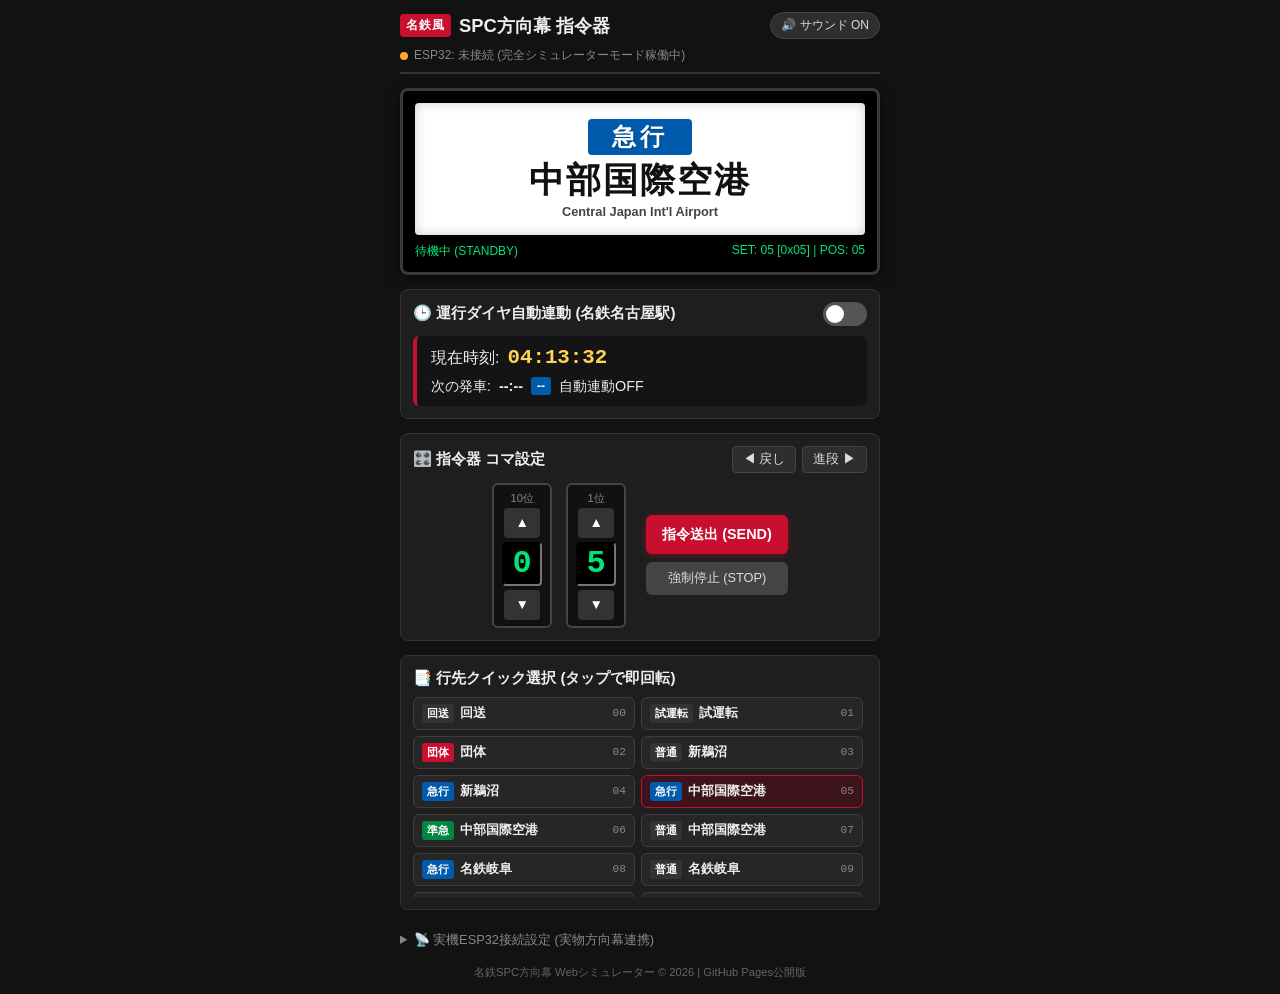
==== index.html @ 6cea1766 "feat: deploy rich mock rollsign simulator for GitHub Pages and remove dummy jig" ====
<!DOCTYPE html>
<html lang="ja">
<head>
    <meta charset="UTF-8">
    <meta name="viewport" content="width=device-width, initial-scale=1.0, maximum-scale=1.0, user-scalable=no">
    <title>名鉄SPC方向幕 Web指令器＆シミュレーター</title>
    <meta name="description" content="名鉄6500系等に搭載されている小糸工業製SPC方向幕のWeb指令器＆リアルタイム幕回しシミュレーター。実機ESP32制御＆スタンドアロン完全対応。">
    <meta name="theme-color" content="#C8102E">
    <link rel="stylesheet" href="style.css">
</head>
<body>
    <div class="app-container">
        <!-- ヘッダー -->
        <header class="app-header">
            <div class="header-top">
                <div class="header-brand">
                    <span class="badge-meitetsu">名鉄風</span>
                    <h1>SPC方向幕 指令器</h1>
                </div>
                <button class="btn-sound" id="soundToggleBtn">🔊 サウンド ON</button>
            </div>
            <div class="connection-status" id="connectionStatus">
                <span class="status-dot disconnected"></span>
                <span class="status-text">ESP32: 未接続 (完全シミュレーターモード稼働中)</span>
            </div>
        </header>

        <!-- メイン画面: 方向幕プレビュー -->
        <section class="rollsign-display-card">
            <div class="rollsign-frame">
                <div class="rollsign-curtain" id="rollsignCurtain">
                    <div class="sign-type" id="signType">急行</div>
                    <div class="sign-dest" id="signDest">中部国際空港</div>
                    <div class="sign-dest-en" id="signDestEn">Central Japan Int'l Airport</div>
                </div>
            </div>
            <div class="display-status-bar">
                <span id="currentStatusText">待機中 (STANDBY)</span>
                <span id="currentCodeText">SET: 05 [0x05] | POS: 05</span>
            </div>
        </section>

        <!-- リアルタイム運行ダイヤ自動連動モード -->
        <section class="timetable-card">
            <div class="card-header">
                <h3>🕒 運行ダイヤ自動連動 (名鉄名古屋駅)</h3>
                <label class="switch">
                    <input type="checkbox" id="timetableAutoSwitch">
                    <span class="slider round"></span>
                </label>
            </div>
            <div class="timetable-body">
                <div class="clock-display">
                    <span class="clock-label">現在時刻:</span>
                    <span class="clock-time" id="realtimeClock">--:--:--</span>
                </div>
                <div class="next-train-info" id="nextTrainInfo">
                    <span class="next-label">次の発車:</span>
                    <span class="next-time">--:--</span>
                    <span class="next-type badge-type-express">--</span>
                    <span class="next-dest">自動連動OFF</span>
                </div>
            </div>
        </section>

        <!-- 指令器 デジスイッチ＆手動幕送りパネル -->
        <section class="control-panel-card">
            <div class="panel-header">
                <h3>🎛️ 指令器 コマ設定</h3>
                <div class="step-direct-group">
                    <button class="btn-manual-step" id="btnStepBackward">◀ 戻し</button>
                    <button class="btn-manual-step" id="btnStepForward">進段 ▶</button>
                </div>
            </div>

            <div class="digiswitch-group">
                <!-- 10の位 -->
                <div class="digiswitch-unit">
                    <div class="unit-label">10位</div>
                    <button class="btn-step" id="btnTensUp">▲</button>
                    <div class="digit-window" id="digitTens">0</div>
                    <button class="btn-step" id="btnTensDown">▼</button>
                </div>

                <!-- 1の位 -->
                <div class="digiswitch-unit">
                    <div class="unit-label">1位</div>
                    <button class="btn-step" id="btnOnesUp">▲</button>
                    <div class="digit-window" id="digitOnes">5</div>
                    <button class="btn-step" id="btnOnesDown">▼</button>
                </div>

                <!-- 指令実行ボタン -->
                <div class="action-buttons">
                    <button class="btn-send" id="btnSend">指令送出 (SEND)</button>
                    <button class="btn-stop" id="btnStop">強制停止 (STOP)</button>
                </div>
            </div>
        </section>

        <!-- 行先クイック選択グリッド -->
        <section class="quick-dest-card">
            <h3>📑 行先クイック選択 (タップで即回転)</h3>
            <div class="dest-grid" id="destGrid">
                <!-- JavaScriptで自動生成 -->
            </div>
        </section>

        <!-- ESP32実機連携 (オプション) -->
        <footer class="app-footer">
            <details class="esp-details">
                <summary>📡 実機ESP32接続設定 (実物方向幕連携)</summary>
                <div class="esp-config">
                    <input type="text" id="espIpInput" placeholder="ESP32 IP (例: 192.168.4.1)" value="192.168.4.1">
                    <button class="btn-connect" id="btnConnect">実機接続</button>
                </div>
            </details>
            <p class="copyright">名鉄SPC方向幕 Webシミュレーター &copy; 2026 | GitHub Pages公開版</p>
        </footer>
    </div>

    <script src="app.js"></script>
</body>
</html>
---- style.css ----
/* 名鉄スカーレット＆ダークテーマ スタイルシート */
:root {
    --meitetsu-red: #C8102E;
    --meitetsu-blue: #005BAC;
    --meitetsu-green: #008542;
    --bg-color: #121212;
    --card-bg: #1E1E1E;
    --card-border: #333333;
    --text-primary: #EEEEEE;
    --text-muted: #888888;
    --accent-glow: rgba(200, 16, 46, 0.4);
}

* {
    box-sizing: border-box;
    margin: 0;
    padding: 0;
    font-family: -apple-system, BlinkMacSystemFont, "Hiragino Kaku Gothic ProN", "Meiryo", sans-serif;
    -webkit-tap-highlight-color: transparent;
}

body {
    background-color: var(--bg-color);
    color: var(--text-primary);
    display: flex;
    justify-content: center;
    min-height: 100vh;
    padding: 12px;
}

.app-container {
    width: 100%;
    max-width: 480px;
    display: flex;
    flex-direction: column;
    gap: 14px;
}

/* ヘッダー */
.app-header {
    display: flex;
    flex-direction: column;
    gap: 8px;
    padding-bottom: 8px;
    border-bottom: 2px solid var(--card-border);
}

.header-top {
    display: flex;
    justify-content: space-between;
    align-items: center;
}

.header-brand {
    display: flex;
    align-items: center;
    gap: 8px;
}

.badge-meitetsu {
    background-color: var(--meitetsu-red);
    color: #FFF;
    font-size: 0.75rem;
    font-weight: bold;
    padding: 3px 6px;
    border-radius: 4px;
    letter-spacing: 1px;
}

.app-header h1 {
    font-size: 1.15rem;
    font-weight: 700;
}

.btn-sound {
    background: #2E2E2E;
    color: #DDD;
    border: 1px solid #444;
    border-radius: 20px;
    padding: 4px 10px;
    font-size: 0.75rem;
    cursor: pointer;
}
.btn-sound:hover { background: #3E3E3E; }

.connection-status {
    display: flex;
    align-items: center;
    gap: 6px;
    font-size: 0.75rem;
    color: var(--text-muted);
}

.status-dot {
    width: 8px;
    height: 8px;
    border-radius: 50%;
}

.status-dot.connected { background-color: #00E676; box-shadow: 0 0 6px #00E676; }
.status-dot.disconnected { background-color: #FFA726; }

/* 方向幕プレビュー枠 */
.rollsign-display-card {
    background: #000;
    border: 3px solid #3A3A3A;
    border-radius: 8px;
    padding: 12px;
    box-shadow: inset 0 0 20px rgba(0,0,0,0.8), 0 4px 12px rgba(0,0,0,0.5);
}

.rollsign-frame {
    background: #FFF;
    color: #111;
    border-radius: 4px;
    padding: 16px 12px;
    min-height: 120px;
    display: flex;
    align-items: center;
    justify-content: center;
    box-shadow: inset 0 0 12px rgba(0,0,0,0.2);
    position: relative;
    overflow: hidden;
}

.rollsign-curtain {
    display: flex;
    flex-direction: column;
    align-items: center;
    width: 100%;
    transition: transform 0.12s linear, opacity 0.12s linear;
}

.sign-type {
    background: var(--meitetsu-blue);
    color: #FFF;
    font-size: 1.5rem;
    font-weight: 900;
    padding: 2px 24px;
    border-radius: 4px;
    margin-bottom: 6px;
    letter-spacing: 4px;
    text-shadow: 1px 1px 2px rgba(0,0,0,0.3);
}

.sign-dest {
    font-size: 2.2rem;
    font-weight: 900;
    letter-spacing: 2px;
    text-align: center;
    line-height: 1.1;
}

.sign-dest-en {
    font-size: 0.8rem;
    font-weight: 600;
    color: #444;
    margin-top: 4px;
    text-align: center;
}

.display-status-bar {
    display: flex;
    justify-content: space-between;
    margin-top: 8px;
    font-size: 0.75rem;
    font-family: monospace;
    color: #00E676;
}

/* 運行ダイヤ自動連動カード */
.timetable-card, .control-panel-card, .quick-dest-card {
    background: var(--card-bg);
    border: 1px solid var(--card-border);
    border-radius: 8px;
    padding: 12px;
}

.card-header, .panel-header {
    display: flex;
    justify-content: space-between;
    align-items: center;
    margin-bottom: 10px;
}

.card-header h3, .panel-header h3, .quick-dest-card h3 {
    font-size: 0.95rem;
    font-weight: 600;
}

.timetable-body {
    display: flex;
    flex-direction: column;
    gap: 8px;
    background: #141414;
    padding: 10px 14px;
    border-radius: 6px;
    border-left: 4px solid var(--meitetsu-red);
}

.clock-display {
    display: flex;
    align-items: baseline;
    gap: 8px;
}

.clock-time {
    font-size: 1.3rem;
    font-weight: 700;
    font-family: monospace;
    color: #FFD54F;
}

.next-train-info {
    display: flex;
    align-items: center;
    gap: 8px;
    font-size: 0.9rem;
}

.next-time { font-weight: bold; }
.badge-type-express {
    background: var(--meitetsu-blue);
    color: #FFF;
    font-size: 0.75rem;
    padding: 2px 6px;
    border-radius: 3px;
    font-weight: bold;
}

/* スイッチ (トグル) */
.switch {
    position: relative;
    display: inline-block;
    width: 44px;
    height: 24px;
}
.switch input { opacity: 0; width: 0; height: 0; }
.slider {
    position: absolute; cursor: pointer; top: 0; left: 0; right: 0; bottom: 0;
    background-color: #555; transition: .3s; border-radius: 24px;
}
.slider:before {
    position: absolute; content: ""; height: 18px; width: 18px; left: 3px; bottom: 3px;
    background-color: white; transition: .3s; border-radius: 50%;
}
input:checked + .slider { background-color: #00E676; }
input:checked + .slider:before { transform: translateX(20px); }

/* 手動進段/戻しボタン */
.step-direct-group {
    display: flex;
    gap: 6px;
}

.btn-manual-step {
    background: #2E2E2E;
    color: #DDD;
    border: 1px solid #444;
    border-radius: 4px;
    padding: 4px 10px;
    font-size: 0.8rem;
    cursor: pointer;
}
.btn-manual-step:hover { background: #3E3E3E; }
.btn-manual-step:active { background: #555; }

/* デジスイッチ操作部 */
.digiswitch-group {
    display: flex;
    align-items: center;
    justify-content: center;
    gap: 14px;
    margin-top: 8px;
}

.digiswitch-unit {
    display: flex;
    flex-direction: column;
    align-items: center;
    background: #111;
    padding: 6px 8px;
    border-radius: 6px;
    border: 2px solid #444;
}

.unit-label {
    font-size: 0.7rem;
    color: var(--text-muted);
    margin-bottom: 2px;
}

.btn-step {
    background: #333;
    color: #FFF;
    border: none;
    width: 36px;
    height: 30px;
    border-radius: 4px;
    font-size: 0.85rem;
    cursor: pointer;
}
.btn-step:hover { background: #444; }
.btn-step:active { background: #666; }

.digit-window {
    background: #000;
    color: #00E676;
    font-size: 2rem;
    font-weight: 700;
    font-family: monospace;
    width: 40px;
    height: 44px;
    display: flex;
    align-items: center;
    justify-content: center;
    margin: 4px 0;
    border: 2px inset #222;
    border-radius: 4px;
}

.action-buttons {
    display: flex;
    flex-direction: column;
    gap: 8px;
    margin-left: 6px;
}

.btn-send {
    background: var(--meitetsu-red);
    color: #FFF;
    border: none;
    padding: 10px 16px;
    border-radius: 6px;
    font-weight: bold;
    font-size: 0.9rem;
    cursor: pointer;
    box-shadow: 0 2px 8px var(--accent-glow);
}
.btn-send:hover { background: #E01138; }
.btn-send:active { transform: scale(0.98); }

.btn-stop {
    background: #444;
    color: #DDD;
    border: none;
    padding: 8px 16px;
    border-radius: 6px;
    font-size: 0.8rem;
    cursor: pointer;
}
.btn-stop:hover { background: #555; }

/* クイック選択グリッド */
.dest-grid {
    display: grid;
    grid-template-columns: repeat(2, 1fr);
    gap: 6px;
    max-height: 200px;
    overflow-y: auto;
    margin-top: 8px;
    padding-right: 4px;
}

.dest-btn {
    background: #262626;
    border: 1px solid #3E3E3E;
    border-radius: 6px;
    padding: 6px 8px;
    display: flex;
    align-items: center;
    gap: 6px;
    cursor: pointer;
    color: var(--text-primary);
    text-align: left;
    transition: background .12s;
}
.dest-btn:hover { background: #333; }
.dest-btn.active {
    border-color: var(--meitetsu-red);
    background: #3D141B;
}

.dest-btn-type {
    font-size: 0.7rem;
    font-weight: bold;
    padding: 2px 5px;
    border-radius: 3px;
    color: #FFF;
    flex-shrink: 0;
}
.dest-btn-name {
    font-size: 0.8rem;
    font-weight: 600;
    flex-grow: 1;
    white-space: nowrap;
    overflow: hidden;
    text-overflow: ellipsis;
}
.dest-btn-code {
    font-size: 0.7rem;
    font-family: monospace;
    color: var(--text-muted);
}

/* フッター */
.app-footer {
    display: flex;
    flex-direction: column;
    align-items: center;
    gap: 8px;
    margin-top: 4px;
}

.esp-details {
    width: 100%;
    font-size: 0.8rem;
    color: var(--text-muted);
}
.esp-details summary {
    cursor: pointer;
    padding: 4px 0;
}

.esp-config {
    display: flex;
    gap: 8px;
    width: 100%;
    margin-top: 6px;
}

.esp-config input {
    flex-grow: 1;
    background: #222;
    border: 1px solid #444;
    color: #FFF;
    padding: 6px 8px;
    border-radius: 4px;
    font-size: 0.8rem;
}

.btn-connect {
    background: #333;
    border: 1px solid #555;
    color: #FFF;
    padding: 6px 12px;
    border-radius: 4px;
    font-size: 0.8rem;
    cursor: pointer;
}
.btn-connect:hover { background: #444; }

.copyright {
    font-size: 0.7rem;
    color: #666;
    margin-top: 4px;
}
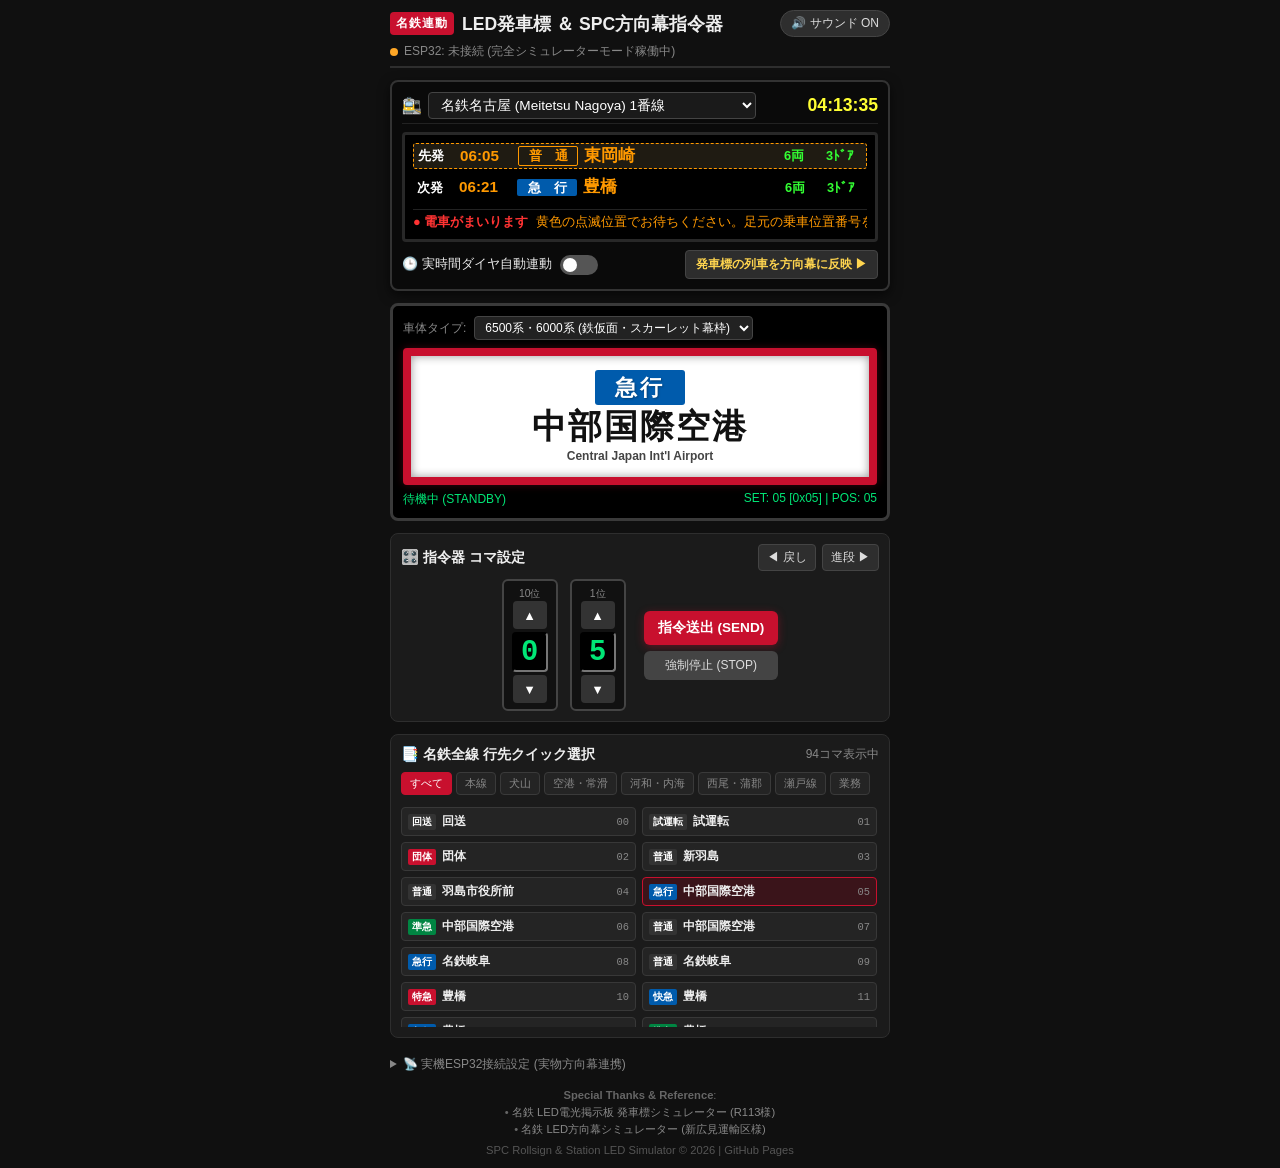
==== commit ce50029c: "feat: integrate Meitetsu station LED hasshahyo board and full network rollsign destinations (93 code" ====
--- a/index.html
+++ b/index.html
@@ -3,8 +3,8 @@
 <head>
     <meta charset="UTF-8">
     <meta name="viewport" content="width=device-width, initial-scale=1.0, maximum-scale=1.0, user-scalable=no">
-    <title>名鉄SPC方向幕 Web指令器＆シミュレーター</title>
-    <meta name="description" content="名鉄6500系等に搭載されている小糸工業製SPC方向幕のWeb指令器＆リアルタイム幕回しシミュレーター。実機ESP32制御＆スタンドアロン完全対応。">
+    <title>名鉄LED発車標＆SPC方向幕 Web指令シミュレーター</title>
+    <meta name="description" content="名鉄駅のLED電光掲示板（発車標）と小糸工業製SPC方向幕が完全連動するリアルタイムシミュレーター。実車ESP32連携＆スタンドアロン完全対応。">
     <meta name="theme-color" content="#C8102E">
     <link rel="stylesheet" href="style.css">
 </head>
@@ -14,8 +14,8 @@
         <header class="app-header">
             <div class="header-top">
                 <div class="header-brand">
-                    <span class="badge-meitetsu">名鉄風</span>
-                    <h1>SPC方向幕 指令器</h1>
+                    <span class="badge-meitetsu">名鉄連動</span>
+                    <h1>LED発車標 ＆ SPC方向幕指令器</h1>
                 </div>
                 <button class="btn-sound" id="soundToggleBtn">🔊 サウンド ON</button>
             </div>
@@ -25,45 +25,89 @@
             </div>
         </header>
 
-        <!-- メイン画面: 方向幕プレビュー -->
+        <!-- 1. 名鉄駅ホーム LED発車標 (電光掲示板) セクション -->
+        <section class="hasshahyo-card">
+            <div class="hasshahyo-header">
+                <div class="station-title">
+                    <span class="station-icon">🚉</span>
+                    <select id="stationSelect" class="select-station">
+                        <option value="nagoya" selected>名鉄名古屋 (Meitetsu Nagoya) 1番線</option>
+                        <option value="kanayama">金山 (Kanayama) 3番線</option>
+                        <option value="higashiokazaki">東岡崎 (Higashi-Okazaki) 1番線</option>
+                        <option value="gifu">名鉄岐阜 (Meitetsu Gifu) 2番線</option>
+                        <option value="centrair">中部国際空港 (Central Japan Int'l Airport) 1番線</option>
+                    </select>
+                </div>
+                <div class="hasshahyo-clock">
+                    <span id="realtimeClock">--:--:--</span>
+                </div>
+            </div>
+
+            <!-- LED電光掲示板 表示部 (2段) -->
+            <div class="led-board">
+                <!-- 先発 -->
+                <div class="led-row active-train" id="ledRow1">
+                    <span class="led-order">先発</span>
+                    <span class="led-time" id="ledTime1">10:05</span>
+                    <span class="led-type type-express" id="ledType1">急　行</span>
+                    <span class="led-dest" id="ledDest1">中部国際空港</span>
+                    <span class="led-cars" id="ledCars1">6両</span>
+                    <span class="led-door" id="ledDoor1">3ﾄﾞｱ</span>
+                </div>
+                <!-- 次発 -->
+                <div class="led-row" id="ledRow2">
+                    <span class="led-order">次発</span>
+                    <span class="led-time" id="ledTime2">10:20</span>
+                    <span class="led-type type-local" id="ledType2">普　通</span>
+                    <span class="led-dest" id="ledDest2">東岡崎</span>
+                    <span class="led-cars" id="ledCars2">4両</span>
+                    <span class="led-door" id="ledDoor2">3ﾄﾞｱ</span>
+                </div>
+                <!-- スクロール案内・接近情報 -->
+                <div class="led-announcement">
+                    <span class="led-blinking" id="ledApproachText">● 電車がまいります</span>
+                    <span class="led-marquee" id="ledMarqueeText">黄色の点滅位置でお待ちください。足元の乗車位置番号をご確認ください。</span>
+                </div>
+            </div>
+            
+            <div class="timetable-toggle-bar">
+                <label class="switch-label">
+                    <span class="switch-title">🕒 実時間ダイヤ自動連動</span>
+                    <label class="switch">
+                        <input type="checkbox" id="timetableAutoSwitch">
+                        <span class="slider round"></span>
+                    </label>
+                </label>
+                <button class="btn-sync-train" id="btnSyncTrain">発車標の列車を方向幕に反映 ▶</button>
+            </div>
+        </section>
+
+        <!-- 2. 車両・方向幕プレビューセクション -->
         <section class="rollsign-display-card">
-            <div class="rollsign-frame">
+            <div class="car-skin-selector">
+                <span class="skin-label">車体タイプ:</span>
+                <select id="skinSelect" class="select-skin">
+                    <option value="skin-6500" selected>6500系・6000系 (鉄仮面・スカーレット幕枠)</option>
+                    <option value="skin-3500">3500系・3700系 (スカーレット窓枠)</option>
+                    <option value="skin-9500">3300系・9500系 (ステンレス・LED枠)</option>
+                </select>
+            </div>
+
+            <div class="rollsign-frame skin-6500" id="rollsignFrame">
                 <div class="rollsign-curtain" id="rollsignCurtain">
                     <div class="sign-type" id="signType">急行</div>
                     <div class="sign-dest" id="signDest">中部国際空港</div>
                     <div class="sign-dest-en" id="signDestEn">Central Japan Int'l Airport</div>
                 </div>
             </div>
+
             <div class="display-status-bar">
                 <span id="currentStatusText">待機中 (STANDBY)</span>
                 <span id="currentCodeText">SET: 05 [0x05] | POS: 05</span>
             </div>
         </section>
 
-        <!-- リアルタイム運行ダイヤ自動連動モード -->
-        <section class="timetable-card">
-            <div class="card-header">
-                <h3>🕒 運行ダイヤ自動連動 (名鉄名古屋駅)</h3>
-                <label class="switch">
-                    <input type="checkbox" id="timetableAutoSwitch">
-                    <span class="slider round"></span>
-                </label>
-            </div>
-            <div class="timetable-body">
-                <div class="clock-display">
-                    <span class="clock-label">現在時刻:</span>
-                    <span class="clock-time" id="realtimeClock">--:--:--</span>
-                </div>
-                <div class="next-train-info" id="nextTrainInfo">
-                    <span class="next-label">次の発車:</span>
-                    <span class="next-time">--:--</span>
-                    <span class="next-type badge-type-express">--</span>
-                    <span class="next-dest">自動連動OFF</span>
-                </div>
-            </div>
-        </section>
-
-        <!-- 指令器 デジスイッチ＆手動幕送りパネル -->
+        <!-- 3. 指令器 デジスイッチ＆手動幕送りパネル -->
         <section class="control-panel-card">
             <div class="panel-header">
                 <h3>🎛️ 指令器 コマ設定</h3>
@@ -98,15 +142,31 @@
             </div>
         </section>
 
-        <!-- 行先クイック選択グリッド -->
+        <!-- 4. 全線網羅 行先クイック選択リスト (系統タブ付き) -->
         <section class="quick-dest-card">
-            <h3>📑 行先クイック選択 (タップで即回転)</h3>
+            <div class="quick-header">
+                <h3>📑 名鉄全線 行先クイック選択</h3>
+                <span class="count-badge" id="destCountBadge">全93コマ</span>
+            </div>
+            
+            <!-- 系統フィルタータブ -->
+            <div class="route-tabs" id="routeTabs">
+                <button class="tab-btn active" data-route="all">すべて</button>
+                <button class="tab-btn" data-route="名古屋本線">本線</button>
+                <button class="tab-btn" data-route="犬山線">犬山</button>
+                <button class="tab-btn" data-route="空港線">空港・常滑</button>
+                <button class="tab-btn" data-route="河和線">河和・内海</button>
+                <button class="tab-btn" data-route="西尾線">西尾・蒲郡</button>
+                <button class="tab-btn" data-route="瀬戸線">瀬戸線</button>
+                <button class="tab-btn" data-route="業務">業務</button>
+            </div>
+
             <div class="dest-grid" id="destGrid">
                 <!-- JavaScriptで自動生成 -->
             </div>
         </section>
 
-        <!-- ESP32実機連携 (オプション) -->
+        <!-- 5. 実機ESP32設定＆Special Thanks -->
         <footer class="app-footer">
             <details class="esp-details">
                 <summary>📡 実機ESP32接続設定 (実物方向幕連携)</summary>
@@ -115,7 +175,15 @@
                     <button class="btn-connect" id="btnConnect">実機接続</button>
                 </div>
             </details>
-            <p class="copyright">名鉄SPC方向幕 Webシミュレーター &copy; 2026 | GitHub Pages公開版</p>
+
+            <div class="credits">
+                <p><strong>Special Thanks & Reference</strong>:</p>
+                <p>
+                    • <a href="https://r113.sakura.ne.jp/p/hasshahyo/meitetsu-led/index.html" target="_blank" rel="noopener">名鉄 LED電光掲示板 発車標シミュレーター (R113様)</a><br>
+                    • <a href="https://mei-tr.sakura.ne.jp/des/meitetsu/" target="_blank" rel="noopener">名鉄 LED方向幕シミュレーター (新広見運輸区様)</a>
+                </p>
+                <p class="copyright">SPC Rollsign & Station LED Simulator &copy; 2026 | GitHub Pages</p>
+            </div>
         </footer>
     </div>
 
--- a/style.css
+++ b/style.css
@@ -1,14 +1,24 @@
-/* 名鉄スカーレット＆ダークテーマ スタイルシート */
+/* ==============================================================================
+   名鉄スカーレット＆LED発車標スタイルシート
+   ============================================================================== */
 :root {
     --meitetsu-red: #C8102E;
     --meitetsu-blue: #005BAC;
     --meitetsu-green: #008542;
-    --bg-color: #121212;
-    --card-bg: #1E1E1E;
-    --card-border: #333333;
+    --bg-color: #101010;
+    --card-bg: #1B1B1B;
+    --card-border: #2E2E2E;
     --text-primary: #EEEEEE;
     --text-muted: #888888;
     --accent-glow: rgba(200, 16, 46, 0.4);
+
+    /* LED発車標カラー */
+    --led-bg: #000000;
+    --led-orange: #FF9900;
+    --led-green: #33FF33;
+    --led-red: #FF3333;
+    --led-yellow: #FFFF33;
+    --led-white: #FFFFFF;
 }
 
 * {
@@ -25,23 +35,23 @@
     display: flex;
     justify-content: center;
     min-height: 100vh;
-    padding: 12px;
+    padding: 10px;
 }
 
 .app-container {
     width: 100%;
-    max-width: 480px;
+    max-width: 500px;
     display: flex;
     flex-direction: column;
-    gap: 14px;
+    gap: 12px;
 }
 
 /* ヘッダー */
 .app-header {
     display: flex;
     flex-direction: column;
-    gap: 8px;
-    padding-bottom: 8px;
+    gap: 6px;
+    padding-bottom: 6px;
     border-bottom: 2px solid var(--card-border);
 }
 
@@ -68,7 +78,7 @@
 }
 
 .app-header h1 {
-    font-size: 1.15rem;
+    font-size: 1.1rem;
     font-weight: 700;
 }
 
@@ -96,182 +106,313 @@
     height: 8px;
     border-radius: 50%;
 }
-
 .status-dot.connected { background-color: #00E676; box-shadow: 0 0 6px #00E676; }
 .status-dot.disconnected { background-color: #FFA726; }
 
-/* 方向幕プレビュー枠 */
+/* 1. LED発車標 (電光掲示板) */
+.hasshahyo-card {
+    background: #0A0A0A;
+    border: 2px solid #333;
+    border-radius: 8px;
+    padding: 10px;
+    box-shadow: 0 4px 12px rgba(0,0,0,0.6);
+}
+
+.hasshahyo-header {
+    display: flex;
+    justify-content: space-between;
+    align-items: center;
+    margin-bottom: 8px;
+    padding-bottom: 4px;
+    border-bottom: 1px solid #222;
+}
+
+.station-title {
+    display: flex;
+    align-items: center;
+    gap: 6px;
+}
+
+.select-station {
+    background: #1A1A1A;
+    border: 1px solid #444;
+    color: #FFF;
+    font-size: 0.85rem;
+    padding: 4px 8px;
+    border-radius: 4px;
+}
+
+.hasshahyo-clock {
+    font-size: 1.1rem;
+    font-weight: 700;
+    font-family: monospace;
+    color: var(--led-yellow);
+}
+
+/* LED電光掲示板 本体 */
+.led-board {
+    background: var(--led-bg);
+    border: 3px solid #282828;
+    border-radius: 4px;
+    padding: 8px;
+    display: flex;
+    flex-direction: column;
+    gap: 6px;
+    font-family: "Courier New", monospace;
+    box-shadow: inset 0 0 10px rgba(0,0,0,0.9);
+}
+
+.led-row {
+    display: grid;
+    grid-template-columns: 36px 52px 60px 1fr 36px 36px;
+    align-items: center;
+    gap: 6px;
+    font-size: 0.95rem;
+    font-weight: 700;
+    line-height: 1.2;
+    padding: 2px 4px;
+    border-radius: 3px;
+    cursor: pointer;
+}
+.led-row:hover { background: #161616; }
+.led-row.active-train { background: #1F1B12; border: 1px dashed var(--led-orange); }
+
+.led-order { color: var(--led-white); font-size: 0.8rem; }
+.led-time { color: var(--led-orange); }
+
+/* 種別カラー (LED再現) */
+.led-type {
+    text-align: center;
+    padding: 1px 4px;
+    border-radius: 2px;
+    font-size: 0.8rem;
+    font-weight: 900;
+}
+.type-express { color: #FFF; background: #005BAC; }
+.type-local { color: var(--led-orange); border: 1px solid var(--led-orange); }
+.type-limited { color: #FFF; background: #C8102E; }
+.type-semi { color: #FFF; background: #008542; }
+
+.led-dest { color: var(--led-orange); font-size: 1.05rem; }
+.led-cars { color: var(--led-green); font-size: 0.8rem; }
+.led-door { color: var(--led-green); font-size: 0.8rem; }
+
+/* スクロール案内・点滅表示 */
+.led-announcement {
+    display: flex;
+    gap: 8px;
+    margin-top: 4px;
+    padding-top: 4px;
+    border-top: 1px solid #222;
+    font-size: 0.8rem;
+    color: var(--led-orange);
+    overflow: hidden;
+    white-space: nowrap;
+}
+
+.led-blinking {
+    color: var(--led-red);
+    font-weight: bold;
+    animation: blinkLed 1s infinite;
+}
+@keyframes blinkLed {
+    0%, 49% { opacity: 1; }
+    50%, 100% { opacity: 0; }
+}
+
+.led-marquee {
+    display: inline-block;
+    animation: marqueeScroll 16s linear infinite;
+}
+@keyframes marqueeScroll {
+    0% { transform: translateX(100%); }
+    100% { transform: translateX(-100%); }
+}
+
+.timetable-toggle-bar {
+    display: flex;
+    justify-content: space-between;
+    align-items: center;
+    margin-top: 8px;
+}
+
+.switch-label {
+    display: flex;
+    align-items: center;
+    gap: 8px;
+    font-size: 0.8rem;
+    color: var(--text-primary);
+}
+
+.btn-sync-train {
+    background: #2D2D2D;
+    border: 1px solid #444;
+    color: #FFD54F;
+    font-size: 0.75rem;
+    padding: 5px 10px;
+    border-radius: 4px;
+    cursor: pointer;
+    font-weight: bold;
+}
+.btn-sync-train:hover { background: #3D3D3D; }
+
+/* スイッチ */
+.switch { position: relative; display: inline-block; width: 38px; height: 20px; }
+.switch input { opacity: 0; width: 0; height: 0; }
+.slider {
+    position: absolute; cursor: pointer; top: 0; left: 0; right: 0; bottom: 0;
+    background-color: #555; transition: .3s; border-radius: 20px;
+}
+.slider:before {
+    position: absolute; content: ""; height: 14px; width: 14px; left: 3px; bottom: 3px;
+    background-color: white; transition: .3s; border-radius: 50%;
+}
+input:checked + .slider { background-color: #00E676; }
+input:checked + .slider:before { transform: translateX(18px); }
+
+/* 2. 車両・方向幕プレビュー */
 .rollsign-display-card {
     background: #000;
     border: 3px solid #3A3A3A;
     border-radius: 8px;
-    padding: 12px;
-    box-shadow: inset 0 0 20px rgba(0,0,0,0.8), 0 4px 12px rgba(0,0,0,0.5);
-}
-
+    padding: 10px;
+    box-shadow: inset 0 0 20px rgba(0,0,0,0.8);
+}
+
+.car-skin-selector {
+    display: flex;
+    align-items: center;
+    gap: 8px;
+    margin-bottom: 8px;
+}
+.skin-label { font-size: 0.75rem; color: var(--text-muted); }
+.select-skin {
+    background: #222;
+    border: 1px solid #444;
+    color: #FFF;
+    font-size: 0.75rem;
+    padding: 3px 6px;
+    border-radius: 4px;
+}
+
+/* 車体スキンごとの外枠デザイン */
 .rollsign-frame {
-    background: #FFF;
-    color: #111;
-    border-radius: 4px;
-    padding: 16px 12px;
-    min-height: 120px;
+    padding: 14px 10px;
+    min-height: 110px;
     display: flex;
     align-items: center;
     justify-content: center;
-    box-shadow: inset 0 0 12px rgba(0,0,0,0.2);
+    border-radius: 4px;
     position: relative;
     overflow: hidden;
-}
+    transition: all 0.2s;
+}
+
+/* 6500系スキン (鉄仮面スカーレット鋼製枠) */
+.rollsign-frame.skin-6500 {
+    background: #FFFFFF;
+    border: 8px solid var(--meitetsu-red);
+    box-shadow: inset 0 0 10px rgba(0,0,0,0.4), 0 0 8px rgba(200,16,46,0.3);
+}
+
+/* 3500系スキン (スカーレット窓枠) */
+.rollsign-frame.skin-3500 {
+    background: #FFFFFF;
+    border: 6px solid #222;
+    outline: 4px solid var(--meitetsu-red);
+    box-shadow: inset 0 0 10px rgba(0,0,0,0.3);
+}
+
+/* 9500系スキン (ステンレス・ブラックフェイス) */
+.rollsign-frame.skin-9500 {
+    background: #000000;
+    border: 6px solid #555;
+    outline: 3px solid #B0B0B0;
+    box-shadow: inset 0 0 12px rgba(0,0,0,0.8);
+}
+.skin-9500 .sign-dest { color: #FF9900; }
+.skin-9500 .sign-dest-en { color: #888; }
 
 .rollsign-curtain {
     display: flex;
     flex-direction: column;
     align-items: center;
     width: 100%;
-    transition: transform 0.12s linear, opacity 0.12s linear;
+    transition: transform 0.1s linear, opacity 0.1s linear;
 }
 
 .sign-type {
     background: var(--meitetsu-blue);
     color: #FFF;
-    font-size: 1.5rem;
+    font-size: 1.4rem;
     font-weight: 900;
-    padding: 2px 24px;
-    border-radius: 4px;
-    margin-bottom: 6px;
-    letter-spacing: 4px;
+    padding: 2px 20px;
+    border-radius: 3px;
+    margin-bottom: 4px;
+    letter-spacing: 3px;
     text-shadow: 1px 1px 2px rgba(0,0,0,0.3);
 }
 
 .sign-dest {
-    font-size: 2.2rem;
+    font-size: 2.1rem;
     font-weight: 900;
     letter-spacing: 2px;
     text-align: center;
     line-height: 1.1;
+    color: #111;
 }
 
 .sign-dest-en {
-    font-size: 0.8rem;
+    font-size: 0.75rem;
     font-weight: 600;
     color: #444;
-    margin-top: 4px;
+    margin-top: 3px;
     text-align: center;
 }
 
 .display-status-bar {
     display: flex;
     justify-content: space-between;
-    margin-top: 8px;
+    margin-top: 6px;
     font-size: 0.75rem;
     font-family: monospace;
     color: #00E676;
 }
 
-/* 運行ダイヤ自動連動カード */
-.timetable-card, .control-panel-card, .quick-dest-card {
+/* 3. 指令器パネル */
+.control-panel-card, .quick-dest-card {
     background: var(--card-bg);
     border: 1px solid var(--card-border);
     border-radius: 8px;
-    padding: 12px;
-}
-
-.card-header, .panel-header {
+    padding: 10px;
+}
+
+.panel-header, .quick-header {
     display: flex;
     justify-content: space-between;
     align-items: center;
-    margin-bottom: 10px;
-}
-
-.card-header h3, .panel-header h3, .quick-dest-card h3 {
-    font-size: 0.95rem;
-    font-weight: 600;
-}
-
-.timetable-body {
-    display: flex;
-    flex-direction: column;
-    gap: 8px;
-    background: #141414;
-    padding: 10px 14px;
-    border-radius: 6px;
-    border-left: 4px solid var(--meitetsu-red);
-}
-
-.clock-display {
-    display: flex;
-    align-items: baseline;
-    gap: 8px;
-}
-
-.clock-time {
-    font-size: 1.3rem;
-    font-weight: 700;
-    font-family: monospace;
-    color: #FFD54F;
-}
-
-.next-train-info {
-    display: flex;
-    align-items: center;
-    gap: 8px;
-    font-size: 0.9rem;
-}
-
-.next-time { font-weight: bold; }
-.badge-type-express {
-    background: var(--meitetsu-blue);
-    color: #FFF;
-    font-size: 0.75rem;
-    padding: 2px 6px;
-    border-radius: 3px;
-    font-weight: bold;
-}
-
-/* スイッチ (トグル) */
-.switch {
-    position: relative;
-    display: inline-block;
-    width: 44px;
-    height: 24px;
-}
-.switch input { opacity: 0; width: 0; height: 0; }
-.slider {
-    position: absolute; cursor: pointer; top: 0; left: 0; right: 0; bottom: 0;
-    background-color: #555; transition: .3s; border-radius: 24px;
-}
-.slider:before {
-    position: absolute; content: ""; height: 18px; width: 18px; left: 3px; bottom: 3px;
-    background-color: white; transition: .3s; border-radius: 50%;
-}
-input:checked + .slider { background-color: #00E676; }
-input:checked + .slider:before { transform: translateX(20px); }
-
-/* 手動進段/戻しボタン */
-.step-direct-group {
-    display: flex;
-    gap: 6px;
-}
-
+    margin-bottom: 8px;
+}
+.panel-header h3, .quick-header h3 { font-size: 0.9rem; font-weight: 600; }
+
+.step-direct-group { display: flex; gap: 6px; }
 .btn-manual-step {
     background: #2E2E2E;
     color: #DDD;
     border: 1px solid #444;
     border-radius: 4px;
-    padding: 4px 10px;
-    font-size: 0.8rem;
+    padding: 4px 8px;
+    font-size: 0.75rem;
     cursor: pointer;
 }
 .btn-manual-step:hover { background: #3E3E3E; }
-.btn-manual-step:active { background: #555; }
-
-/* デジスイッチ操作部 */
+
 .digiswitch-group {
     display: flex;
     align-items: center;
     justify-content: center;
-    gap: 14px;
-    margin-top: 8px;
+    gap: 12px;
+    margin-top: 4px;
 }
 
 .digiswitch-unit {
@@ -283,38 +424,32 @@
     border-radius: 6px;
     border: 2px solid #444;
 }
-
-.unit-label {
-    font-size: 0.7rem;
-    color: var(--text-muted);
-    margin-bottom: 2px;
-}
+.unit-label { font-size: 0.65rem; color: var(--text-muted); }
 
 .btn-step {
     background: #333;
     color: #FFF;
     border: none;
-    width: 36px;
-    height: 30px;
-    border-radius: 4px;
-    font-size: 0.85rem;
+    width: 34px;
+    height: 28px;
+    border-radius: 4px;
+    font-size: 0.8rem;
     cursor: pointer;
 }
 .btn-step:hover { background: #444; }
-.btn-step:active { background: #666; }
 
 .digit-window {
     background: #000;
     color: #00E676;
-    font-size: 2rem;
+    font-size: 1.8rem;
     font-weight: 700;
     font-family: monospace;
-    width: 40px;
-    height: 44px;
+    width: 36px;
+    height: 40px;
     display: flex;
     align-items: center;
     justify-content: center;
-    margin: 4px 0;
+    margin: 3px 0;
     border: 2px inset #222;
     border-radius: 4px;
 }
@@ -322,75 +457,97 @@
 .action-buttons {
     display: flex;
     flex-direction: column;
-    gap: 8px;
+    gap: 6px;
     margin-left: 6px;
 }
-
 .btn-send {
     background: var(--meitetsu-red);
     color: #FFF;
     border: none;
-    padding: 10px 16px;
+    padding: 8px 14px;
     border-radius: 6px;
     font-weight: bold;
-    font-size: 0.9rem;
+    font-size: 0.85rem;
     cursor: pointer;
     box-shadow: 0 2px 8px var(--accent-glow);
 }
 .btn-send:hover { background: #E01138; }
-.btn-send:active { transform: scale(0.98); }
 
 .btn-stop {
     background: #444;
     color: #DDD;
     border: none;
-    padding: 8px 16px;
+    padding: 6px 14px;
     border-radius: 6px;
-    font-size: 0.8rem;
+    font-size: 0.75rem;
     cursor: pointer;
 }
 .btn-stop:hover { background: #555; }
 
-/* クイック選択グリッド */
+/* 4. 系統タブ＆行先クイック選択 */
+.count-badge { font-size: 0.75rem; color: var(--text-muted); }
+
+.route-tabs {
+    display: flex;
+    gap: 4px;
+    overflow-x: auto;
+    padding-bottom: 6px;
+    margin-bottom: 6px;
+}
+.tab-btn {
+    background: #242424;
+    border: 1px solid #3A3A3A;
+    color: var(--text-muted);
+    font-size: 0.7rem;
+    padding: 3px 8px;
+    border-radius: 4px;
+    cursor: pointer;
+    white-space: nowrap;
+}
+.tab-btn.active {
+    background: var(--meitetsu-red);
+    color: #FFF;
+    border-color: var(--meitetsu-red);
+}
+
 .dest-grid {
     display: grid;
     grid-template-columns: repeat(2, 1fr);
     gap: 6px;
-    max-height: 200px;
+    max-height: 220px;
     overflow-y: auto;
-    margin-top: 8px;
-    padding-right: 4px;
+    padding-right: 2px;
 }
 
 .dest-btn {
-    background: #262626;
-    border: 1px solid #3E3E3E;
-    border-radius: 6px;
-    padding: 6px 8px;
+    background: #242424;
+    border: 1px solid #383838;
+    border-radius: 4px;
+    padding: 5px 6px;
     display: flex;
     align-items: center;
     gap: 6px;
     cursor: pointer;
     color: var(--text-primary);
     text-align: left;
-    transition: background .12s;
-}
-.dest-btn:hover { background: #333; }
+    transition: background .1s;
+}
+.dest-btn:hover { background: #2F2F2F; }
 .dest-btn.active {
     border-color: var(--meitetsu-red);
-    background: #3D141B;
+    background: #3A141A;
 }
 
 .dest-btn-type {
-    font-size: 0.7rem;
+    font-size: 0.65rem;
     font-weight: bold;
-    padding: 2px 5px;
-    border-radius: 3px;
+    padding: 1px 4px;
+    border-radius: 2px;
     color: #FFF;
     flex-shrink: 0;
 }
 .dest-btn-name {
-    font-size: 0.8rem;
+    font-size: 0.75rem;
     font-weight: 600;
     flex-grow: 1;
     white-space: nowrap;
@@ -398,12 +555,12 @@
     text-overflow: ellipsis;
 }
 .dest-btn-code {
-    font-size: 0.7rem;
+    font-size: 0.65rem;
     font-family: monospace;
     color: var(--text-muted);
 }
 
-/* フッター */
+/* 5. フッター＆クレジット */
 .app-footer {
     display: flex;
     flex-direction: column;
@@ -412,46 +569,35 @@
     margin-top: 4px;
 }
 
-.esp-details {
-    width: 100%;
-    font-size: 0.8rem;
-    color: var(--text-muted);
-}
-.esp-details summary {
-    cursor: pointer;
-    padding: 4px 0;
-}
-
-.esp-config {
-    display: flex;
-    gap: 8px;
-    width: 100%;
-    margin-top: 6px;
-}
-
+.esp-details { width: 100%; font-size: 0.75rem; color: var(--text-muted); }
+.esp-details summary { cursor: pointer; padding: 2px 0; }
+.esp-config { display: flex; gap: 6px; width: 100%; margin-top: 4px; }
 .esp-config input {
     flex-grow: 1;
     background: #222;
     border: 1px solid #444;
     color: #FFF;
-    padding: 6px 8px;
-    border-radius: 4px;
-    font-size: 0.8rem;
-}
-
+    padding: 4px 8px;
+    border-radius: 4px;
+    font-size: 0.75rem;
+}
 .btn-connect {
     background: #333;
     border: 1px solid #555;
     color: #FFF;
-    padding: 6px 12px;
-    border-radius: 4px;
-    font-size: 0.8rem;
-    cursor: pointer;
-}
-.btn-connect:hover { background: #444; }
-
-.copyright {
+    padding: 4px 10px;
+    border-radius: 4px;
+    font-size: 0.75rem;
+    cursor: pointer;
+}
+
+.credits {
     font-size: 0.7rem;
     color: #666;
+    text-align: center;
+    line-height: 1.5;
     margin-top: 4px;
 }
+.credits a { color: #888; text-decoration: none; }
+.credits a:hover { color: #BBB; text-decoration: underline; }
+.copyright { margin-top: 4px; color: #555; }
